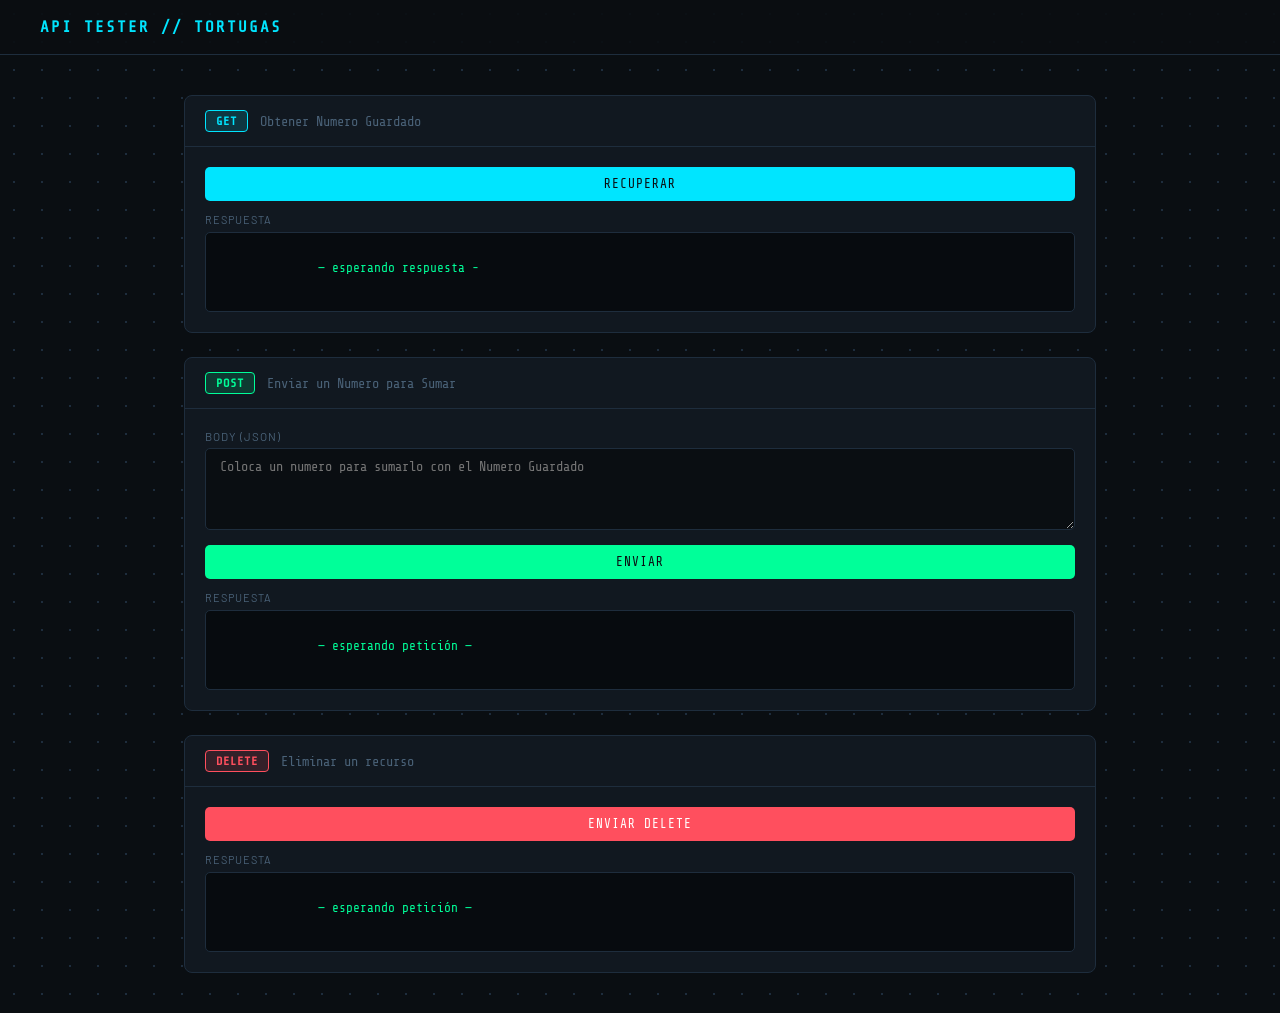
==== index.html @ e8ede292 "Add files via upload" ====
<!doctype html>
<html lang="es">
  <head>
    <meta charset="UTF-8" />
    <meta name="viewport" content="width=device-width, initial-scale=1.0" />
    <title>API Tester</title>
    <link
      href="https://fonts.googleapis.com/css2?family=Share+Tech+Mono&family=Barlow:wght@300;400;600&display=swap"
      rel="stylesheet"
    />
    <script src="prueba.js"></script>
    <style>
      :root {
        --bg: #0a0e12;
        --surface: #111820;
        --border: #1e2d3d;
        --accent: #00e5ff;
        --accent2: #00ff99;
        --danger: #ff4f5e;
        --text: #c9d8e8;
        --muted: #4a6278;
        --mono: "Share Tech Mono", monospace;
        --sans: "Barlow", sans-serif;
      }

      * {
        box-sizing: border-box;
        margin: 0;
        padding: 0;
      }

      body {
        background: var(--bg);
        color: var(--text);
        font-family: var(--sans);
        min-height: 100vh;
        background-image: radial-gradient(circle, #1e2d3d 1px, transparent 1px);
        background-size: 28px 28px;
      }

      header {
        border-bottom: 1px solid var(--border);
        padding: 18px 40px;
        display: flex;
        align-items: center;
        gap: 14px;
        background: rgba(10, 14, 18, 0.92);
      }

      header h1 {
        font-family: var(--mono);
        font-size: 1rem;
        color: var(--accent);
        letter-spacing: 2px;
        text-transform: uppercase;
      }

      main {
        max-width: 960px;
        margin: 40px auto;
        padding: 0 24px;
        display: grid;
        gap: 24px;
      }

      .card {
        background: var(--surface);
        border: 1px solid var(--border);
        border-radius: 8px;
        overflow: hidden;
      }

      .card-header {
        display: flex;
        align-items: center;
        gap: 12px;
        padding: 14px 20px;
        border-bottom: 1px solid var(--border);
      }

      .method-badge {
        font-family: var(--mono);
        font-size: 0.75rem;
        font-weight: bold;
        padding: 3px 10px;
        border-radius: 4px;
        letter-spacing: 1px;
      }

      .badge-get {
        background: rgba(0, 229, 255, 0.15);
        color: var(--accent);
        border: 1px solid var(--accent);
      }
      .badge-post {
        background: rgba(0, 255, 153, 0.15);
        color: var(--accent2);
        border: 1px solid var(--accent2);
      }
      .badge-delete {
        background: rgba(255, 79, 94, 0.15);
        color: var(--danger);
        border: 1px solid var(--danger);
      }

      .card-title {
        font-size: 0.85rem;
        color: var(--muted);
        font-family: var(--mono);
      }

      .card-body {
        padding: 20px;
        display: grid;
        gap: 12px;
      }

      label {
        font-size: 0.72rem;
        text-transform: uppercase;
        letter-spacing: 1px;
        color: var(--muted);
        display: block;
        margin-bottom: 5px;
      }

      input[type="text"],
      textarea {
        width: 100%;
        background: var(--bg);
        border: 1px solid var(--border);
        border-radius: 5px;
        color: var(--text);
        font-family: var(--mono);
        font-size: 0.85rem;
        padding: 10px 14px;
        outline: none;
        resize: vertical;
      }

      .btn {
        font-family: var(--mono);
        font-size: 0.8rem;
        letter-spacing: 1px;
        text-transform: uppercase;
        padding: 10px 22px;
        border: none;
        border-radius: 5px;
        cursor: pointer;
      }

      .btn-get {
        background: var(--accent);
        color: var(--bg);
      }
      .btn-post {
        background: var(--accent2);
        color: var(--bg);
      }
      .btn-delete {
        background: var(--danger);
        color: #fff;
      }

      .response-box {
        background: #070b0f;
        border: 1px solid var(--border);
        border-radius: 5px;
        padding: 14px;
        font-family: var(--mono);
        font-size: 0.8rem;
        min-height: 80px;
        color: var(--accent2);
        white-space: pre-wrap;
      }

      .response-label {
        font-size: 0.68rem;
        color: var(--muted);
        text-transform: uppercase;
        letter-spacing: 1px;
        margin-bottom: 6px;
      }

      .base-url-bar {
        background: var(--surface);
        border: 1px solid var(--border);
        border-radius: 8px;
        padding: 14px 20px;
        display: flex;
        align-items: center;
        gap: 12px;
      }

      .base-url-bar label {
        margin: 0;
        white-space: nowrap;
      }
      .base-url-bar input {
        flex: 1;
        margin: 0;
      }
    </style>
  </head>
  <body>
    <header>
      <h1>API Tester // Tortugas</h1>
    </header>

    <main>
      <!-- GET -->
      <div class="card">
        <div class="card-header">
          <span class="method-badge badge-get">GET</span>
          <span class="card-title">Obtener Numero Guardado</span>
        </div>
        <div class="card-body">
          <button class="btn btn-get" id="btnGet" onclick="GetMethod()">
            Recuperar
          </button>
          <div>
            <div class="response-label">Respuesta</div>
            <div class="response-box" id="getResponse">
              — esperando respuesta -
            </div>
          </div>
        </div>
      </div>

      <!-- POST -->
      <div class="card">
        <div class="card-header">
          <span class="method-badge badge-post">POST</span>
          <span class="card-title">Enviar un Numero para Sumar</span>
        </div>
        <div class="card-body">
          <div>
            <label>Body (JSON)</label>
            <textarea
              id="postBody"
              rows="4"
              placeholder="Coloca un numero para sumarlo con el Numero Guardado"
            ></textarea>
          </div>
          <button class="btn btn-post" id="btnPost" onclick="PostMethod()">
            Enviar
          </button>
          <div>
            <div class="response-label">Respuesta</div>
            <div class="response-box" id="postResponse">
              — esperando petición —
            </div>
          </div>
        </div>
      </div>

      <!-- DELETE -->
      <div class="card">
        <div class="card-header">
          <span class="method-badge badge-delete">DELETE</span>
          <span class="card-title">Eliminar un recurso</span>
        </div>
        <div class="card-body">
          <button class="btn btn-delete" id="btnDelete">Enviar DELETE</button>
          <div>
            <div class="response-label">Respuesta</div>
            <div class="response-box" id="deleteResponse">
              — esperando petición —
            </div>
          </div>
        </div>
      </div>
    </main>
  </body>
</html>
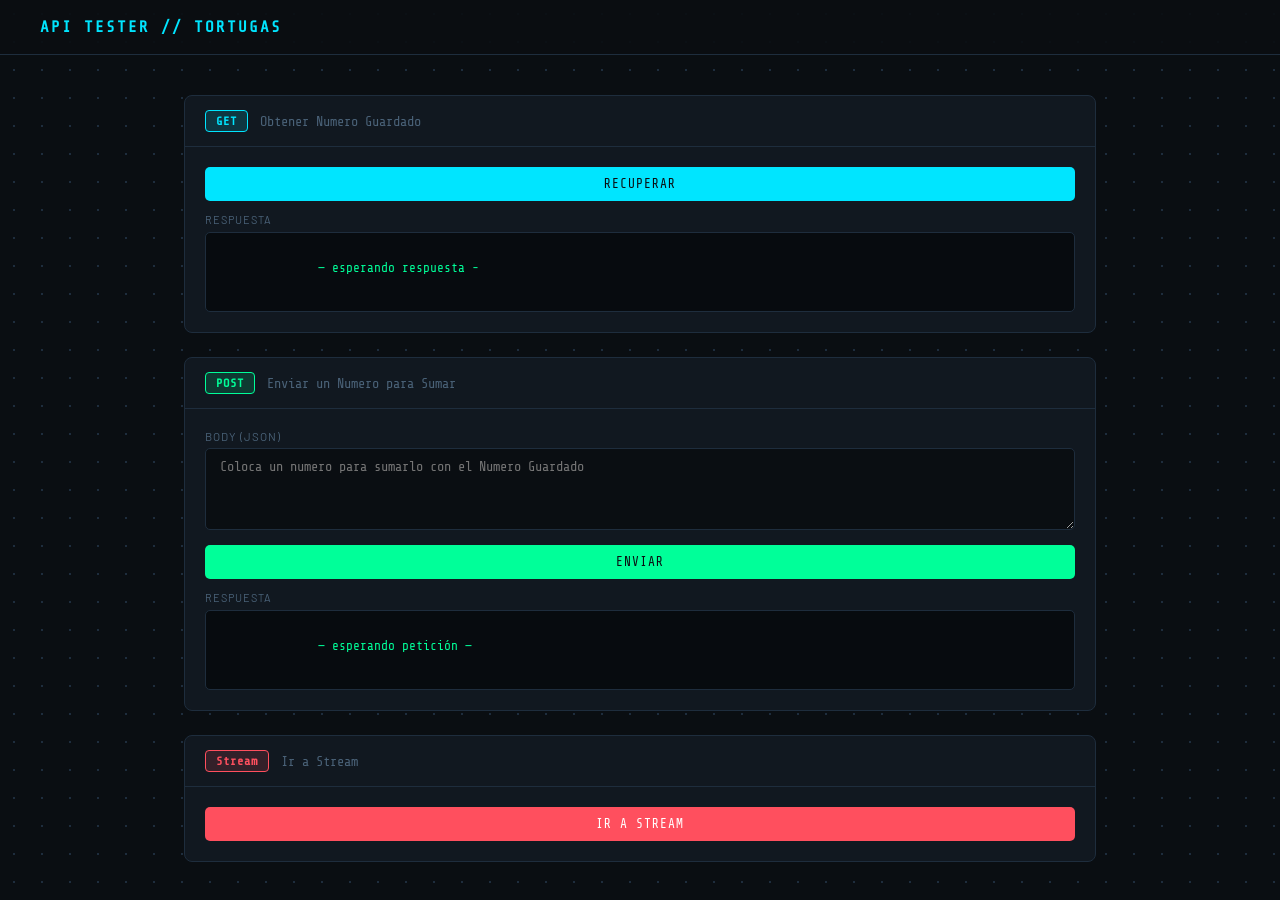
==== commit 31cbe6d3: "Add files via upload" ====
--- a/index.html
+++ b/index.html
@@ -257,17 +257,17 @@
       <!-- DELETE -->
       <div class="card">
         <div class="card-header">
-          <span class="method-badge badge-delete">DELETE</span>
-          <span class="card-title">Eliminar un recurso</span>
+          <span class="method-badge badge-delete">Stream</span>
+          <span class="card-title">Ir a Stream</span>
         </div>
         <div class="card-body">
-          <button class="btn btn-delete" id="btnDelete">Enviar DELETE</button>
-          <div>
-            <div class="response-label">Respuesta</div>
-            <div class="response-box" id="deleteResponse">
-              — esperando petición —
-            </div>
-          </div>
+          <button
+            class="btn btn-delete"
+            id="btnDelete"
+            onclick="window.location.href = 'cam.html'"
+          >
+            Ir a Stream
+          </button>
         </div>
       </div>
     </main>
